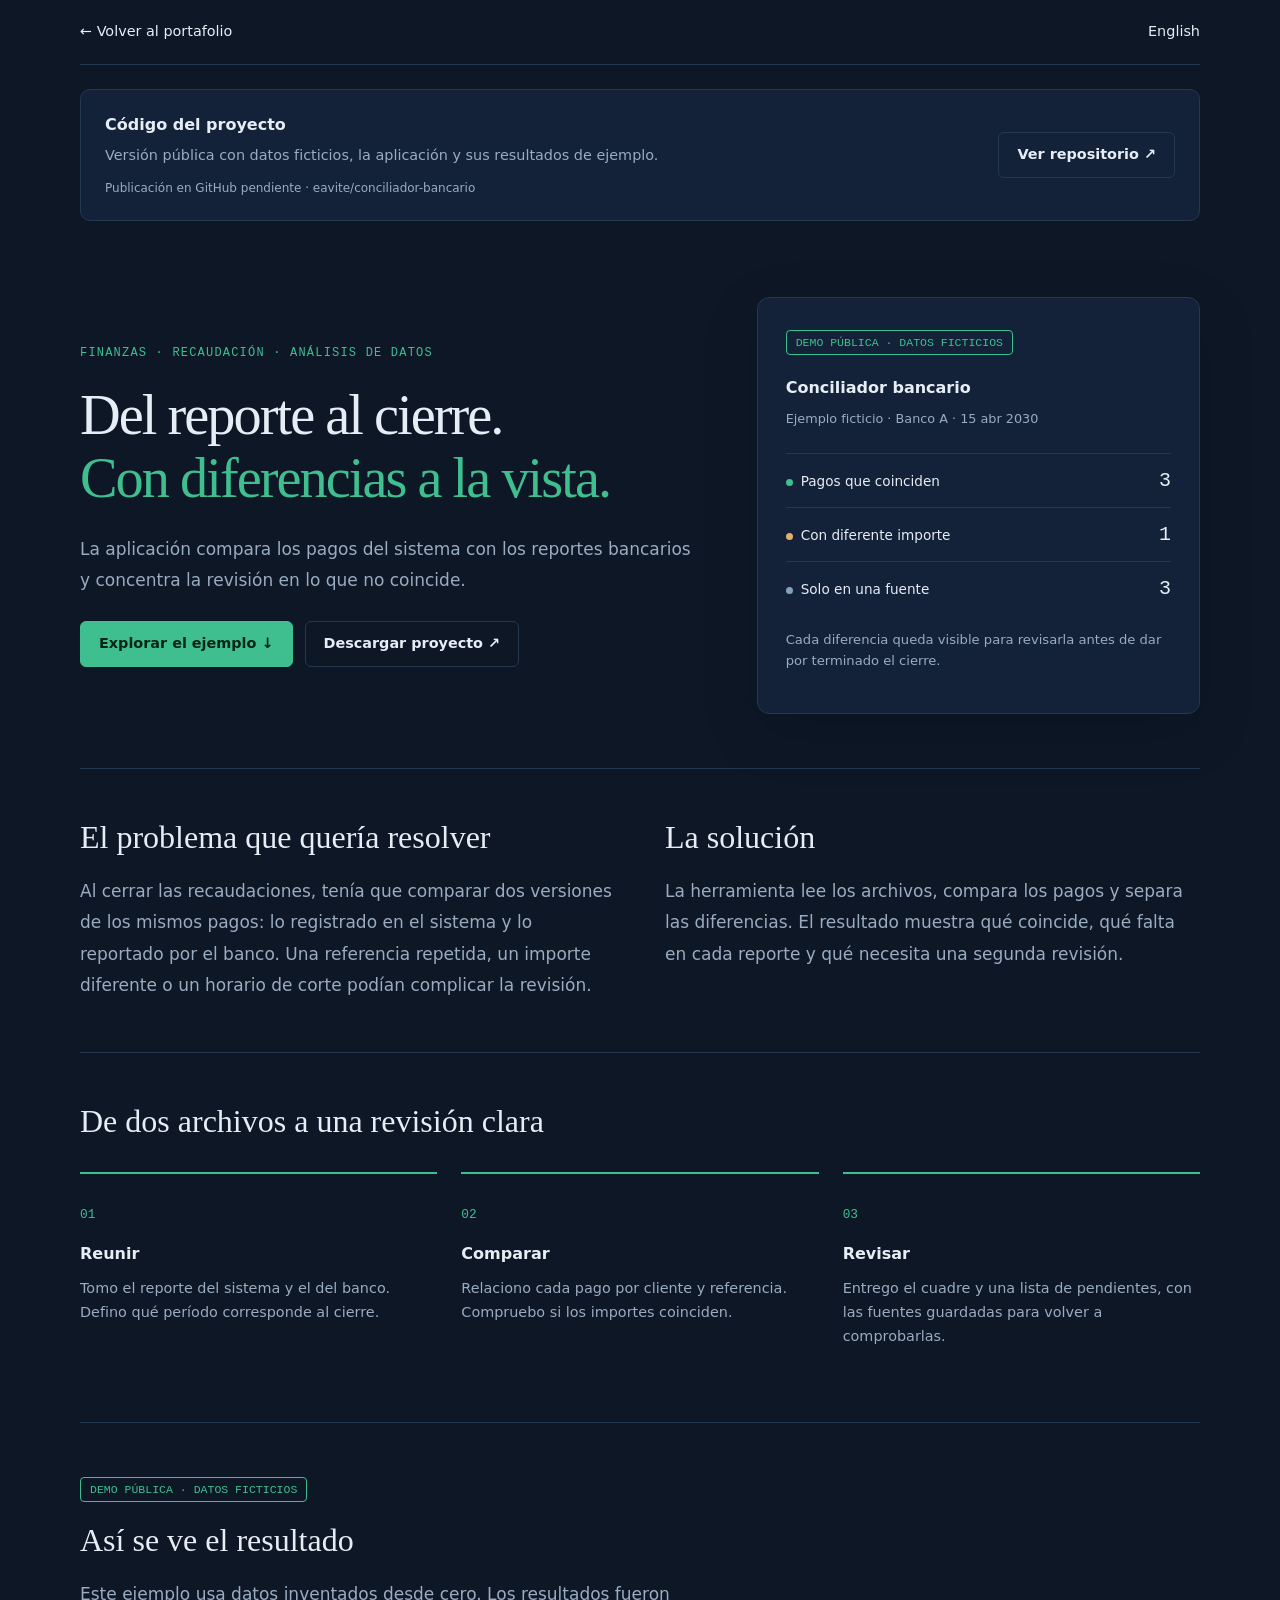
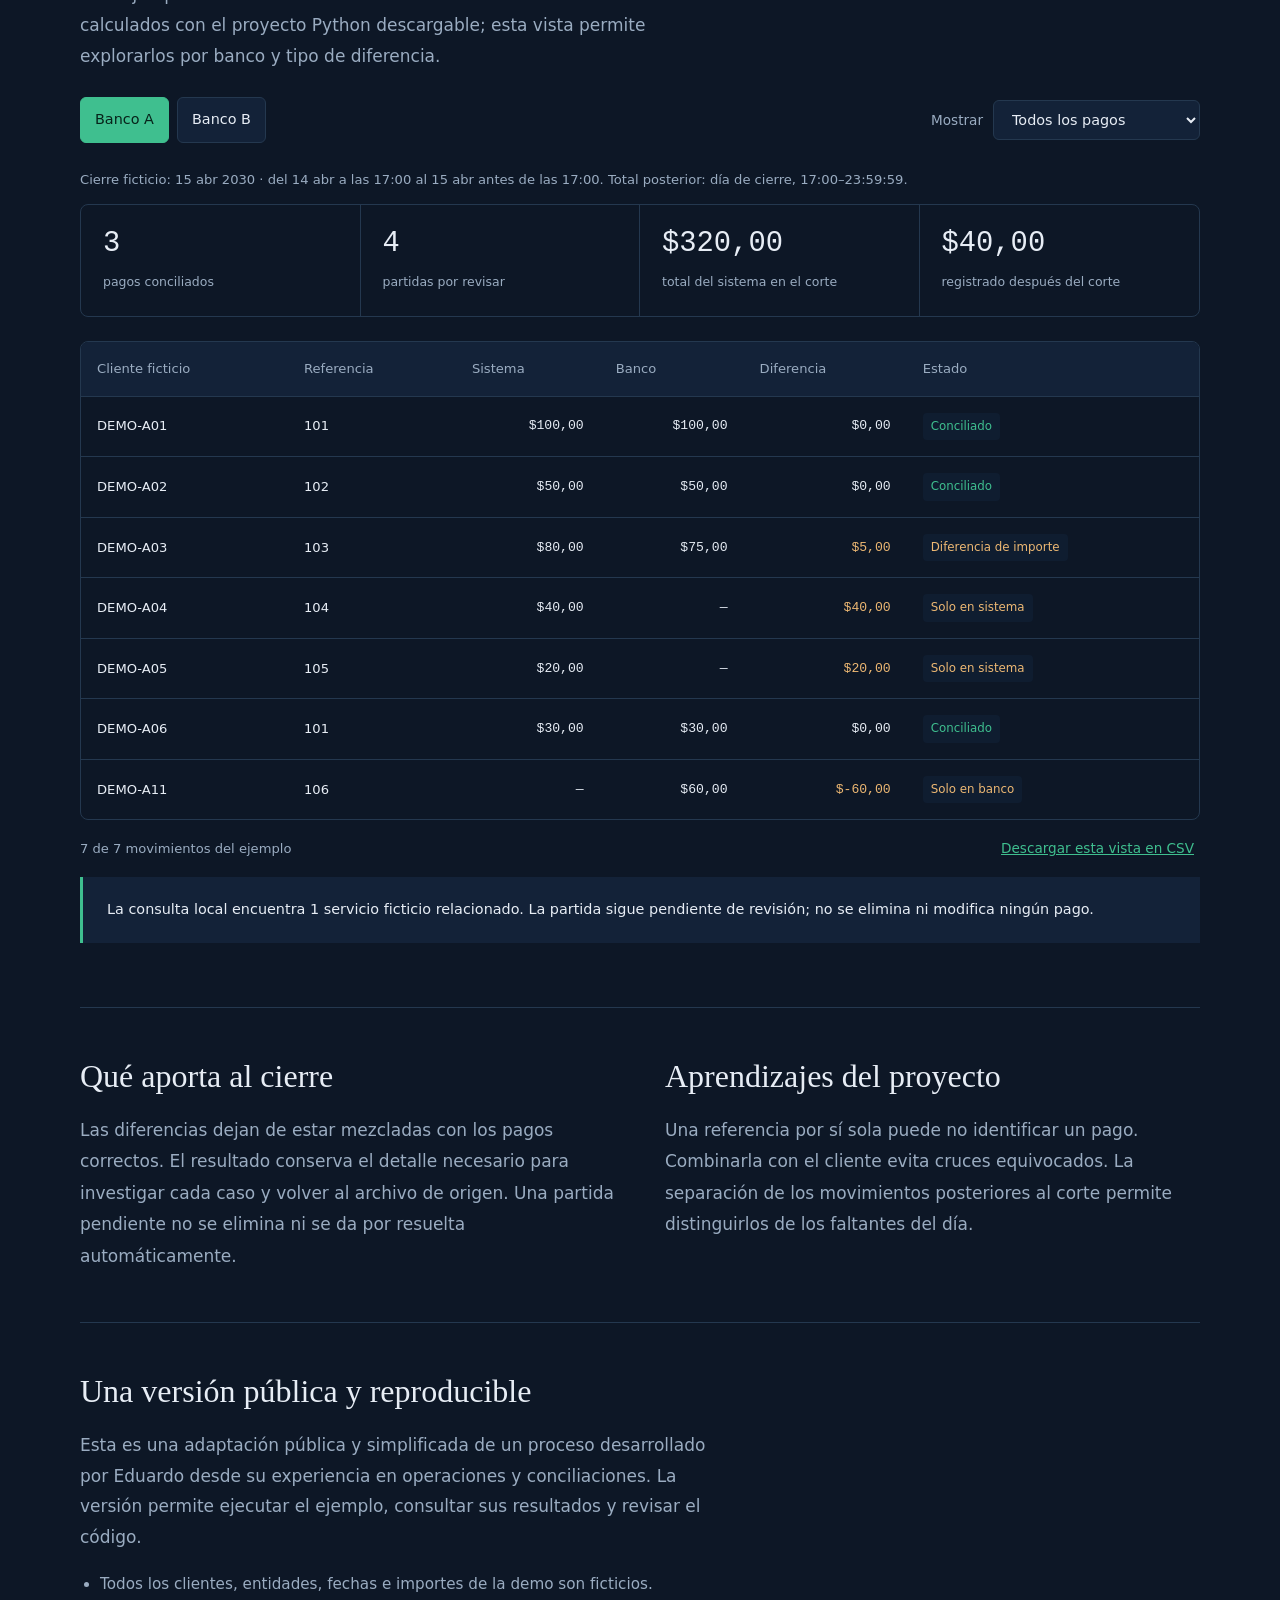
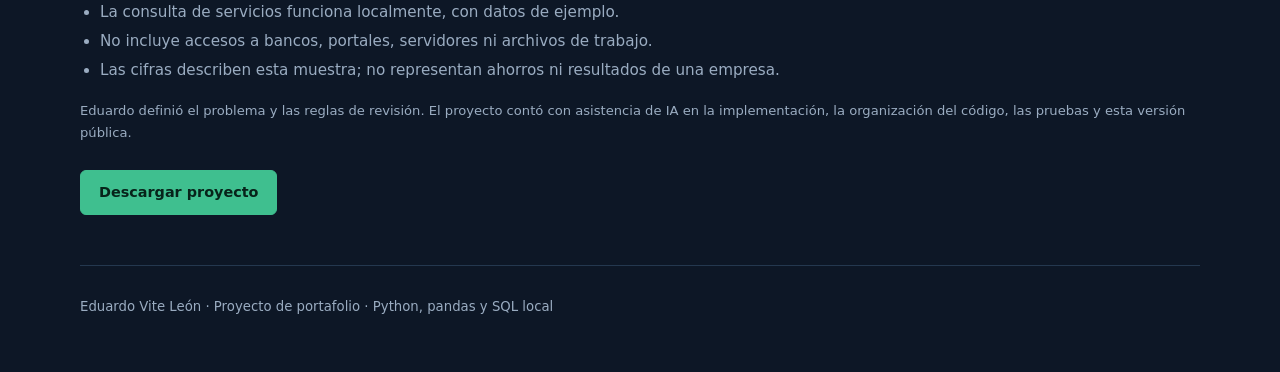
==== proyectos/conciliador-bancario/index.html @ 71f61e3e "actualizacion de web, aÑadido el primer portafolio + nueva ventana al mostrar proyecto" ====
<!doctype html>
<html lang="es" data-theme="dark">
<head><meta charset="utf-8"><meta name="viewport" content="width=device-width,initial-scale=1">
<title>Conciliación bancaria | Eduardo Vite León</title><meta name="description" content="La aplicación compara los pagos del sistema con los reportes bancarios y concentra la revisión en lo que no coincide.">
<link rel="stylesheet" href="../../css/style.css"><link rel="stylesheet" href="caso.css">
<script>try{const t=localStorage.getItem('theme');if(t==='light'||t==='dark')document.documentElement.dataset.theme=t;}catch(e){}</script>
<script src="datos-demo.js" defer></script><script src="caso.js" defer></script></head>
<body><a class="skip" href="#demo">Explorar el ejemplo</a>
<header class="case-wrap case-nav"><a href="../../index.html#proyectos">← Volver al portafolio</a><a href="index-en.html" lang="en">English</a></header>
<aside class="case-wrap github-card" aria-label="GitHub"><div><strong>Código del proyecto</strong><p>Versión pública con datos ficticios, la aplicación y sus resultados de ejemplo.</p><small>Publicación en GitHub pendiente · eavite/conciliador-bancario</small></div><a class="btn btn-ghost" href="https://github.com/eavite/conciliador-bancario" target="_blank" rel="noopener noreferrer">Ver repositorio ↗</a></aside>
<main class="case-wrap"><section class="case-hero" aria-labelledby="title">
<div><p class="eyebrow">Finanzas · Recaudación · Análisis de datos</p><h1 id="title">Del reporte al cierre.<br><em>Con diferencias a la vista.</em></h1><p class="lead">La aplicación compara los pagos del sistema con los reportes bancarios y concentra la revisión en lo que no coincide.</p>
<div class="case-actions"><a class="btn btn-primary" href="#demo">Explorar el ejemplo ↓</a><a class="btn btn-ghost" href="../../descargas/conciliador-bancario.zip" download>Descargar proyecto ↗</a></div></div>
<aside class="case-sheet"><span class="demo-label">DEMO PÚBLICA · DATOS FICTICIOS</span><h2 class="sheet-title">Conciliador bancario</h2><p class="sheet-subtitle">Ejemplo ficticio · Banco A · 15 abr 2030</p>
<div class="sheet-row"><span><i class="dot ok"></i>Pagos que coinciden</span><strong>3</strong></div>
<div class="sheet-row"><span><i class="dot warn"></i>Con diferente importe</span><strong>1</strong></div>
<div class="sheet-row"><span><i class="dot"></i>Solo en una fuente</span><strong>3</strong></div><p class="caption">Cada diferencia queda visible para revisarla antes de dar por terminado el cierre.</p></aside></section>
<section class="case-section story-grid"><div><h2>El problema que quería resolver</h2><p>Al cerrar las recaudaciones, tenía que comparar dos versiones de los mismos pagos: lo registrado en el sistema y lo reportado por el banco. Una referencia repetida, un importe diferente o un horario de corte podían complicar la revisión.</p></div><div><h2>La solución</h2><p>La herramienta lee los archivos, compara los pagos y separa las diferencias. El resultado muestra qué coincide, qué falta en cada reporte y qué necesita una segunda revisión.</p></div></section>
<section class="case-section"><h2>De dos archivos a una revisión clara</h2><div class="process-grid"><article><span class="step-no">01</span><h3>Reunir</h3><p>Tomo el reporte del sistema y el del banco. Defino qué período corresponde al cierre.</p></article><article><span class="step-no">02</span><h3>Comparar</h3><p>Relaciono cada pago por cliente y referencia. Compruebo si los importes coinciden.</p></article><article><span class="step-no">03</span><h3>Revisar</h3><p>Entrego el cuadre y una lista de pendientes, con las fuentes guardadas para volver a comprobarlas.</p></article></div></section>
<section class="case-section" id="demo" aria-labelledby="demo-title"><span class="demo-label">DEMO PÚBLICA · DATOS FICTICIOS</span><h2 id="demo-title">Así se ve el resultado</h2><p class="lead">Este ejemplo usa datos inventados desde cero. Los resultados fueron calculados con el proyecto Python descargable; esta vista permite explorarlos por banco y tipo de diferencia.</p>
<div class="demo-toolbar"><div class="bank-tabs" role="group" aria-label="Banco"><button data-bank="Banco A" aria-pressed="true">Banco A</button><button data-bank="Banco B" aria-pressed="false">Banco B</button></div>
<label class="filter-label" for="status-filter">Mostrar<select id="status-filter" class="filter-select"><option value="all">Todos los pagos</option><option value="review">Por revisar</option><option value="Conciliado">Conciliado</option><option value="Diferencia de importe">Diferencia de importe</option><option value="Solo en sistema">Solo en sistema</option><option value="Solo en banco">Solo en banco</option></select></label></div>
<p class="caption" id="cutoff"></p><div class="demo-metrics" aria-live="polite"><div><strong id="metric-matched">—</strong><span>pagos conciliados</span></div><div><strong id="metric-review">—</strong><span>partidas por revisar</span></div><div><strong id="metric-system">—</strong><span>total del sistema en el corte</span></div><div><strong id="metric-late">—</strong><span>registrado después del corte</span></div></div>
<div class="table-scroll" tabindex="0" role="region" aria-label="Así se ve el resultado"><table class="demo-table"><thead><tr><th scope="col">Cliente ficticio</th><th scope="col">Referencia</th><th scope="col">Sistema</th><th scope="col">Banco</th><th scope="col">Diferencia</th><th scope="col">Estado</th></tr></thead><tbody id="demo-rows"></tbody></table></div>
<div class="demo-bottom"><span class="caption" id="row-count" role="status"></span><button class="download-csv" id="download-csv">Descargar esta vista en CSV</button></div>
<p class="review-note" id="service-note"></p><noscript><p>La vista interactiva requiere JavaScript. <a href="../../descargas/conciliador-bancario.zip" download>Descargar proyecto</a></p></noscript></section>
<section class="case-section story-grid"><div><h2>Qué aporta al cierre</h2><p>Las diferencias dejan de estar mezcladas con los pagos correctos. El resultado conserva el detalle necesario para investigar cada caso y volver al archivo de origen. Una partida pendiente no se elimina ni se da por resuelta automáticamente.</p></div><div><h2>Aprendizajes del proyecto</h2><p>Una referencia por sí sola puede no identificar un pago. Combinarla con el cliente evita cruces equivocados. La separación de los movimientos posteriores al corte permite distinguirlos de los faltantes del día.</p></div></section>
<section class="case-section"><h2>Una versión pública y reproducible</h2><p class="lead">Esta es una adaptación pública y simplificada de un proceso desarrollado por Eduardo desde su experiencia en operaciones y conciliaciones. La versión permite ejecutar el ejemplo, consultar sus resultados y revisar el código.</p><ul class="scope-list"><li>Todos los clientes, entidades, fechas e importes de la demo son ficticios.</li><li>La consulta de servicios funciona localmente, con datos de ejemplo.</li><li>No incluye accesos a bancos, portales, servidores ni archivos de trabajo.</li><li>Las cifras describen esta muestra; no representan ahorros ni resultados de una empresa.</li></ul><p class="caption">Eduardo definió el problema y las reglas de revisión. El proyecto contó con asistencia de IA en la implementación, la organización del código, las pruebas y esta versión pública.</p><div class="case-actions"><a class="btn btn-primary" href="../../descargas/conciliador-bancario.zip" download>Descargar proyecto</a></div></section></main>
<footer class="case-wrap case-footer">Eduardo Vite León · Proyecto de portafolio · Python, pandas y SQL local</footer></body></html>
---- css/style.css ----
/* =====================================================================
   ESTILOS DEL PORTAFOLIO
   ---------------------------------------------------------------------
   Para cambiar colores o tipografías, edita solo las variables de las
   dos primeras secciones (tema oscuro y tema claro).
   ===================================================================== */

/* ---------- Tema oscuro (por defecto) ---------- */
:root {
  --bg: #0d1726;        /* fondo de la página */
  --panel: #132238;     /* fondo de la tabla de la portada */
  --line: #24384f;      /* líneas y bordes */
  --text: #e7edf5;      /* texto principal */
  --muted: #9aacc1;     /* texto secundario */
  --ok: #3fbf8f;        /* color principal: "cuadra" (botones, enlaces) */
  --ok-ink: #07231a;    /* texto sobre el color principal */
  --warn: #f0b34a;      /* color de "diferencia" */
  --accent: #5b9df0;    /* tercer color de la gráfica */
  --panel-2: #0f1d30;   /* franja dentro de los paneles (cabecera, resultado SQL) */

  --font-body: "IBM Plex Sans", system-ui, -apple-system, "Segoe UI", Roboto, sans-serif;
  --font-head: "IBM Plex Serif", Georgia, "Times New Roman", serif;
  --font-mono: "IBM Plex Mono", ui-monospace, "SF Mono", Consolas, monospace;

  --wrap: 1080px;       /* ancho máximo del contenido */
  color-scheme: dark;
}

/* ---------- Tema claro ---------- */
:root[data-theme="light"] {
  --bg: #f4f6f9;
  --panel: #ffffff;
  --line: #d8e0ea;
  --text: #132033;
  --muted: #52647a;
  --ok: #12805c;
  --ok-ink: #ffffff;
  --warn: #a15f00;
  --accent: #1c5fb0;
  --panel-2: #eef2f7;
  color-scheme: light;
}

/* ---------- Base ---------- */
*, *::before, *::after { box-sizing: border-box; }

html {
  scroll-behavior: smooth;
  scroll-padding-top: 72px;
  -webkit-text-size-adjust: 100%;
}

body {
  margin: 0;
  background: var(--bg);
  color: var(--text);
  font-family: var(--font-body);
  font-size: 1.0625rem;
  line-height: 1.65;
}

img { display: block; max-width: 100%; }
a { color: inherit; }

.wrap { width: min(100% - 40px, var(--wrap)); margin-inline: auto; }

:focus-visible { outline: 2px solid var(--ok); outline-offset: 3px; }

.skip {
  position: absolute; left: -999px; top: 8px;
  background: var(--ok); color: var(--ok-ink);
  padding: 8px 14px; border-radius: 6px; z-index: 30; text-decoration: none;
}
.skip:focus { left: 12px; }

.noscript { padding-block: 24px; color: var(--muted); }

/* ---------- Menú superior ---------- */
.site-nav {
  position: sticky; top: 0; z-index: 20;
  background: var(--bg);
  border-bottom: 1px solid var(--line);
}
.nav-inner {
  display: flex; align-items: center; gap: 24px;
  min-height: 60px;
}
.brand {
  font-family: var(--font-head); font-weight: 600; font-size: 1.05rem;
  text-decoration: none; white-space: nowrap; margin-right: auto;
}
.brand-short { display: none; }
.nav-links { display: flex; gap: 22px; list-style: none; margin: 0; padding: 0; }
.nav-links a {
  color: var(--muted); text-decoration: none; font-size: .95rem; padding: 6px 0;
  border-bottom: 1px solid transparent;
}
.nav-links a:hover { color: var(--text); border-bottom-color: var(--ok); }

.icon-btn {
  display: inline-grid; place-items: center;
  width: 36px; height: 36px; padding: 0;
  background: transparent; color: var(--text);
  border: 1px solid var(--line); border-radius: 6px; cursor: pointer;
}
.icon-btn:hover { border-color: var(--muted); }
:root[data-theme="dark"] .i-moon { display: none; }
:root[data-theme="light"] .i-sun { display: none; }

/* ---------- Botones y etiquetas ---------- */
.actions { display: flex; flex-wrap: wrap; gap: 12px; }

.btn {
  display: inline-flex; align-items: center;
  padding: 10px 18px; border-radius: 6px;
  font-weight: 600; font-size: .98rem; text-decoration: none;
  border: 1px solid var(--line);
}
.btn-primary { background: var(--ok); border-color: var(--ok); color: var(--ok-ink); }
.btn-primary:hover { filter: brightness(1.08); }
.btn-ghost { background: transparent; color: var(--text); }
.btn-ghost:hover { border-color: var(--muted); }

.tags { display: flex; flex-wrap: wrap; gap: 6px; list-style: none; margin: 0; padding: 0; }
.tags li {
  padding: 2px 9px; border: 1px solid var(--line); border-radius: 4px;
  color: var(--muted); font-size: .84rem; line-height: 1.6;
}

.text-btn {
  background: none; border: 0; padding: 4px 0; cursor: pointer;
  color: var(--muted); font: inherit; font-size: .88rem;
  text-decoration: underline; text-underline-offset: 3px;
}
.text-btn:hover { color: var(--text); }

/* ---------- Portada ---------- */
.hero { padding: 84px 0 80px; }
.hero-grid {
  display: grid; grid-template-columns: minmax(0, 1fr) minmax(0, 1.12fr);
  gap: 56px; align-items: center;
}
/* Sin esto, una columna de grid nunca se encoge más allá del contenido que tenga
   dentro (por ejemplo, una línea larga de la consulta SQL) y desborda la pantalla */
.hero-grid > * { min-width: 0; }
.hero-grid--single { grid-template-columns: 1fr; }
.hero-grid--single .hero-copy { max-width: 640px; }

.hero h1 {
  margin: 0 0 10px;
  font-family: var(--font-head); font-weight: 600;
  font-size: clamp(2.3rem, 5vw, 3.2rem); line-height: 1.1; letter-spacing: -.01em;
  text-wrap: balance;
}
.hero-role { margin: 0 0 22px; color: var(--muted); font-size: 1.05rem; }
.hero-tagline {
  margin: 0 0 26px; max-width: 36ch; text-wrap: balance;
  font-family: var(--font-head); font-weight: 500;
  font-size: clamp(1.2rem, 2.2vw, 1.5rem); line-height: 1.4;
}
.hero .tags { margin-bottom: 30px; }

/* ---------- Utilidad: oculto visualmente, disponible para lectores de pantalla ---------- */
.visually-hidden {
  position: absolute; width: 1px; height: 1px; margin: -1px; padding: 0;
  overflow: hidden; clip: rect(0 0 0 0); white-space: nowrap; border: 0;
}

/* ---------- Panel base (lo comparten la gráfica, la tabla y la consulta SQL) ---------- */
.panel {
  background: var(--panel); font-family: var(--font-mono); font-size: .8rem;
  display: flex; flex-direction: column; height: 100%;
}
.panel-head {
  display: flex; flex-wrap: wrap; justify-content: space-between; align-items: baseline; gap: 2px 12px;
  padding: 12px 16px; border-bottom: 1px solid var(--line);
  font-family: var(--font-body);
}
.panel-title { font-weight: 600; font-size: .92rem; }
.panel-note { color: var(--muted); font-size: .78rem; white-space: nowrap; }
.panel-body { padding: 4px 16px 6px; flex: 1 1 auto; }
.panel-foot { border-top: 1px solid var(--line); }

/* ---------- Carrusel de la portada ---------- */
.deck-wrap { width: 100%; max-width: 560px; justify-self: end; }
/* El relleno lateral reserva sitio a las flechas, para que nunca tapen el contenido */
.deck { position: relative; padding-inline: 40px; }
.deck-viewport {
  border: 1px solid var(--line); border-radius: 10px; overflow: hidden;
  background: var(--panel);
  transition: height .35s ease;   /* la tarjeta se ajusta a la altura de cada diapositiva */
}
.deck-track { display: flex; align-items: flex-start; will-change: transform; }
.deck-track.is-animating { transition: transform .5s cubic-bezier(.65, 0, .35, 1); }
.deck-slide { flex: 0 0 100%; min-width: 0; }
.deck-slide[hidden] { display: block; }   /* se ocultan por posición, no por "hidden" */

.deck-arrow {
  position: absolute; top: 50%; translate: 0 -50%;
  display: grid; place-items: center; width: 30px; height: 30px; padding: 0;
  background: var(--panel); color: var(--text); border: 1px solid var(--line); border-radius: 50%;
  cursor: pointer; box-shadow: 0 1px 4px rgba(0, 0, 0, .18);
}
.deck-arrow:hover { border-color: var(--muted); }
.deck-arrow:disabled { opacity: .35; cursor: default; }
.deck-prev { left: 0; }
.deck-next { right: 0; }

.deck-foot { margin-top: 10px; display: flex; justify-content: space-between; align-items: center; gap: 12px; }
.deck-dots { display: flex; gap: 7px; }
.deck-dot {
  width: 8px; height: 8px; padding: 0; border-radius: 50%;
  background: var(--line); border: 0; cursor: pointer;
}
.deck-dot[aria-current="true"] { background: var(--ok); }

/* ---------- Diapositiva: tabla de conciliación ---------- */
.lgrid {
  display: grid; grid-template-columns: 2.7rem 1fr 1fr 6.6rem;
  column-gap: 16px; align-items: center; padding-inline: 16px;
}
.ledger-cols {
  padding-block: 8px; border-bottom: 1px solid var(--line);
  color: var(--muted); font-family: var(--font-body); font-size: .75rem;
}
.lrow {
  padding-block: 10px; border-bottom: 1px dashed var(--line);
  opacity: 0; transition: opacity .35s;
}
.lrow:last-child { border-bottom: 0; }
.lrow.in { opacity: 1; }

.c-num { text-align: right; font-variant-numeric: tabular-nums; }
.c-num.is-fixed { color: var(--ok); }
.c-status {
  display: flex; align-items: center; gap: 6px;
  font-family: var(--font-body); font-size: .78rem; color: var(--muted);
  transition: color .25s;
}
.dot-state {
  flex: none; width: 8px; height: 8px; border-radius: 50%;
  background: var(--line); transition: background .25s;
}
.c-status[data-state="ok"] { color: var(--text); }
.c-status[data-state="ok"] .dot-state { background: var(--ok); }
.c-status[data-state="warn"] { color: var(--text); }
.c-status[data-state="warn"] .dot-state { background: var(--warn); }

.ltotal {
  display: flex; justify-content: space-between; align-items: baseline;
  padding: 12px 16px; font-weight: 500; font-family: var(--font-mono);
}
.ltotal > span:first-child { font-family: var(--font-body); }
.ltotal-value { font-variant-numeric: tabular-nums; color: var(--muted); transition: color .25s; }
.ltotal-value[data-state="warn"] { color: var(--warn); }
.ltotal-value[data-state="ok"] { color: var(--ok); }

/* ---------- Diapositiva: dashboard ---------- */
.dashboard-body { padding: 14px 16px 16px; }
.dashboard-period { color: var(--muted); font-size: .72rem; margin-bottom: 10px; }
.dashboard-kpis { display: grid; grid-template-columns: repeat(2, 1fr); gap: 8px; }
.dashboard-kpi { padding: 10px; border: 1px solid var(--line); border-radius: 6px; background: var(--panel-2); }
.dashboard-kpi-label { display: block; color: var(--muted); font-family: var(--font-body); font-size: .68rem; margin-bottom: 4px; }
.dashboard-kpi strong { display: block; font-family: var(--font-mono); font-size: 1rem; }
.dashboard-kpi small { color: var(--ok); font-family: var(--font-body); font-size: .68rem; }
.dash-chart-head { display: flex; justify-content: space-between; gap: 12px; margin: 18px 0 8px; color: var(--muted); font-family: var(--font-body); font-size: .7rem; }
.dash-chart { height: 105px; display: flex; align-items: flex-end; gap: 8px; padding: 8px 4px 0; border-top: 1px dashed var(--line); }
.dash-bar-wrap { flex: 1; height: 100%; display: flex; flex-direction: column; justify-content: flex-end; align-items: center; gap: 4px; }
.dash-bar { width: 100%; max-width: 28px; min-height: 8px; background: var(--ok); border-radius: 3px 3px 0 0; opacity: .82; }
.dash-bar-value { font-size: .58rem; color: var(--muted); }
.dash-bar-label { font-family: var(--font-body); font-size: .62rem; color: var(--muted); }

/* ---------- Diapositiva: automatización ---------- */
.automation-body { padding: 18px 16px 16px; }
/* 2 x 2: cada paso tiene el ancho suficiente para leerse sin partir las palabras */
.automation-flow { display: grid; grid-template-columns: 1fr 1fr; align-items: stretch; gap: 10px; }
.automation-step { min-width: 0; display: grid; grid-template-columns: auto 1fr; column-gap: 10px; align-items: start; padding: 12px; border: 1px solid var(--line); border-radius: 8px; background: var(--panel-2); }
.automation-index { display: inline-grid; place-items: center; width: 22px; height: 22px; margin: 1px 0 0; border: 1px solid var(--line); border-radius: 50%; font-size: .68rem; color: var(--muted); }
.automation-step strong { display: block; font-family: var(--font-body); font-size: .84rem; margin-bottom: 3px; }
.automation-step p { margin: 0; color: var(--muted); font-family: var(--font-body); font-size: .74rem; line-height: 1.4; overflow-wrap: break-word; hyphens: auto; }
.automation-arrow { display: none; }
.automation-impact { margin-top: 16px; padding-top: 12px; border-top: 1px solid var(--line); display: flex; flex-wrap: wrap; justify-content: space-between; align-items: center; gap: 6px 14px; }
.automation-impact-label { color: var(--muted); font-family: var(--font-body); font-size: .74rem; }
.automation-impact-values { display: flex; align-items: baseline; gap: 8px; font-family: var(--font-mono); white-space: nowrap; }
.automation-impact-values strong:last-child { color: var(--ok); }

/* ---------- Diapositiva: gráfica ---------- */
.chart-figure { margin: 6px 0 2px; }
.chart-svg { width: 100%; height: auto; display: block; overflow: visible; }
.chart-bar { transition: height .6s cubic-bezier(.2, .8, .2, 1), y .6s cubic-bezier(.2, .8, .2, 1); }
.chart-bar.is-last { filter: drop-shadow(0 0 0 transparent); }
.chart-axis-label {
  font-family: var(--font-body); font-size: 9.5px; fill: var(--muted);
}
.chart-axis-label.is-last { fill: var(--text); font-weight: 600; }
.chart-gridline { stroke: var(--line); stroke-width: 1; }
.chart-divider { stroke: var(--line); stroke-width: 1; stroke-dasharray: 2 3; }
.chart-flag {
  font-family: var(--font-body); font-size: 9px; fill: var(--muted); letter-spacing: .02em;
}

.chart-legend {
  display: flex; flex-wrap: wrap; gap: 12px 16px; padding: 2px 0 10px;
  font-family: var(--font-body); font-size: .78rem; color: var(--muted);
}
.chart-legend li { display: flex; align-items: center; gap: 6px; }
.chart-legend .swatch { width: 9px; height: 9px; border-radius: 2px; }

.chart-caption {
  margin: 0; padding: 10px 16px 0; color: var(--muted);
  font-family: var(--font-body); font-size: .78rem; line-height: 1.4;
}
.chart-stats { list-style: none; margin: 0; padding: 12px 16px; display: grid; gap: 8px; }
.chart-stat { display: flex; align-items: baseline; justify-content: space-between; gap: 10px; font-family: var(--font-body); font-size: .82rem; }
.chart-stat .cs-name { display: flex; align-items: center; gap: 7px; color: var(--text); }
.chart-stat .swatch { width: 8px; height: 8px; border-radius: 2px; flex: none; }
.chart-stat .cs-values { display: flex; align-items: baseline; gap: 8px; font-variant-numeric: tabular-nums; }
.chart-stat .cs-value { font-family: var(--font-mono); color: var(--text); }
.chart-stat .cs-delta { font-size: .76rem; }
.chart-stat .cs-delta.up { color: var(--ok); }
.chart-stat .cs-delta.down { color: var(--warn); }

/* ---------- Diapositiva: consulta SQL ---------- */
.sql-scroll { position: relative; margin: 6px 0 0; }
.sql-scroll::after {
  content: ""; position: absolute; top: 0; right: 0; bottom: 0; width: 22px;
  background: linear-gradient(to right, transparent, var(--panel)); pointer-events: none;
}
.sql-code {
  margin: 0; padding: 10px 22px 12px 0; white-space: pre; overflow-x: auto;
  font-family: var(--font-mono); font-size: .78rem; line-height: 1.65; color: var(--text);
  -webkit-overflow-scrolling: touch;
}
.sql-kw { color: var(--accent); }
.sql-cursor {
  display: inline-block; width: 6px; height: 1em; margin-left: 1px;
  background: var(--ok); vertical-align: text-bottom; animation: sql-blink 1s step-end infinite;
}
.sql-cursor.is-done { display: none; }

.sql-result { padding: 10px 16px 14px; background: var(--panel-2); }
.sql-result-head {
  display: flex; justify-content: space-between; align-items: baseline;
  font-family: var(--font-body); font-size: .76rem; color: var(--muted); margin-bottom: 8px;
}
.sql-table { width: 100%; border-collapse: collapse; font-size: .78rem; }
.sql-table th, .sql-table td { text-align: right; padding: 5px 8px; font-variant-numeric: tabular-nums; }
.sql-table th:first-child, .sql-table td:first-child { text-align: left; }
.sql-table th { color: var(--muted); font-family: var(--font-body); font-weight: 500; border-bottom: 1px solid var(--line); }
.sql-table td { border-bottom: 1px dashed var(--line); }
.sql-table tr:last-child td { border-bottom: 0; }
.sql-table td.is-diff { color: var(--warn); }
.sql-result[hidden] { display: none; }

@keyframes sql-blink { 50% { opacity: 0; } }

/* ---------- Secciones ---------- */
.section { padding: 88px 0; border-top: 1px solid var(--line); }
.section h2 {
  margin: 0 0 28px;
  font-family: var(--font-head); font-weight: 600;
  font-size: clamp(1.6rem, 3vw, 2.05rem); line-height: 1.2;
}
.section-intro { margin: -12px 0 32px; max-width: 62ch; color: var(--muted); }
.section-intro:empty { display: none; }

/* Sobre mí */
.section--about { padding-top: 72px; padding-bottom: 72px; }
.about-grid { display: grid; grid-template-columns: 1.5fr 1fr; gap: 48px; align-items: center; }
.about-grid > * { min-width: 0; }
.prose p { margin: 0 0 1.1em; max-width: 62ch; }
.prose p:last-child { margin-bottom: 0; }

.about-side .avatar {
  width: 132px; height: 132px; margin-bottom: 26px;
  border: 1px solid var(--line); border-radius: 8px; object-fit: cover;
}
.about-side .avatar-initials {
  display: grid; place-items: center;
  background: var(--panel); color: var(--muted);
  font-family: var(--font-head); font-weight: 600; font-size: 2.2rem;
}
.experience-card {
  margin: 0 0 28px; padding: 20px;
  border: 1px solid var(--line); border-radius: 8px;
  background: var(--panel);
}
.experience-eyebrow { margin: 0 0 8px; color: var(--muted); font-size: .72rem; font-weight: 600; letter-spacing: .08em; }
.experience-card h3 { margin: 0 0 3px; font-family: var(--font-head); font-size: 1.12rem; }
.experience-meta { margin: 0 0 14px; color: var(--muted); font-size: .9rem; }
.experience-card ul { margin: 0; padding-left: 18px; color: var(--muted); }
.experience-card li { margin: 0 0 8px; }
.experience-card li:last-child { margin-bottom: 0; }
.side-title { margin: 0 0 10px; color: var(--muted); font-size: .92rem; }
.side-title:empty { display: none; }

.skill-group { display: grid; gap: 3px; margin: 0 0 12px; }
.skill-group:last-child { margin-bottom: 0; }
.skill-group-title { font-size: .78rem; color: var(--text); font-weight: 600; }
.skill-group-items { color: var(--muted); font-size: .84rem; line-height: 1.45; }

/* Resultados */
.impact-grid { display: grid; grid-template-columns: repeat(3, 1fr); gap: 18px; }
.impact-metric { padding: 24px 20px; border: 1px solid var(--line); border-radius: 8px; background: var(--panel); }
.impact-metric strong { display: block; margin-bottom: 8px; font-family: var(--font-head); font-size: clamp(1.65rem, 4vw, 2.25rem); line-height: 1; }
.impact-metric span { color: var(--muted); font-size: .9rem; line-height: 1.45; }

/* Proyectos */
.project-list--grid { display: grid; grid-template-columns: 1fr 1fr; column-gap: 56px; }
.project-list--grid .project { padding: 26px 0; }
.project-list--grid .project:nth-child(-n+2) { border-top: 0; padding-top: 0; }
.project {
  display: grid; grid-template-columns: 260px 1fr; gap: 28px;
  padding: 28px 0; border-top: 1px solid var(--line);
}
.project:first-child { border-top: 0; padding-top: 0; }
.project--text { grid-template-columns: 1fr; }
.project-thumb {
  width: 100%; aspect-ratio: 16 / 10; object-fit: cover;
  border: 1px solid var(--line); border-radius: 8px; background: var(--panel);
}
.project h3 {
  margin: 0 0 6px;
  font-family: var(--font-head); font-weight: 600; font-size: 1.28rem; line-height: 1.3;
}
.project p { margin: 0 0 14px; max-width: 62ch; color: var(--muted); }
.project-summary { margin-bottom: 18px !important; color: var(--text) !important; }
.project-details { display: grid; gap: 12px; margin: 0 0 18px; }
.project-detail { padding-left: 12px; border-left: 2px solid var(--line); }
.project-detail strong { display: block; margin-bottom: 3px; font-size: .82rem; font-weight: 600; color: var(--text); }
.project-detail p { margin: 0; font-size: .9rem; }
.project .tags { margin-bottom: 16px; }

.link {
  font-weight: 500; color: var(--ok);
  text-decoration: underline; text-underline-offset: 3px;
}
.link:hover { filter: brightness(1.15); }
.projects-more { margin-top: 20px; }

/* Contacto */
.contact-grid { display: grid; grid-template-columns: 1fr 1fr; gap: 56px; align-items: start; }
.contact-grid > * { min-width: 0; }
.contact-grid--single { grid-template-columns: 1fr; }
.contact-grid--single .contact-highlights { display: none; }

.contact-list {
  display: grid; grid-template-columns: max-content 1fr;
  gap: 14px 36px; margin: 0;
}
.contact-list dt { display: flex; align-items: center; gap: 8px; color: var(--muted); }
.contact-list dt svg { flex: none; color: var(--muted); }
.contact-list dd { margin: 0; }
.contact-list a { text-underline-offset: 3px; }
.contact-list a:hover { color: var(--ok); }

.contact-highlights { display: grid; gap: 24px; align-content: start; }
.chl-title { margin: 0 0 10px; color: var(--muted); font-size: .92rem; }
.chl-group .tags li { font-size: .86rem; padding: 4px 11px; }

/* Pie */
.site-footer { padding: 36px 0 48px; border-top: 1px solid var(--line); color: var(--muted); font-size: .9rem; }
.site-footer p { margin: 0; }

/* ---------- Pantallas pequeñas ---------- */
@media (max-width: 900px) {
  .hero { padding: 56px 0 56px; }
  .hero-grid { grid-template-columns: 1fr; gap: 40px; }
  .deck-wrap { justify-self: stretch; max-width: none; }
  .section--about { padding-top: 56px; padding-bottom: 56px; }
  .about-grid { grid-template-columns: 1fr; gap: 36px; align-items: start; }
  .contact-grid { grid-template-columns: 1fr; gap: 36px; }
  .technology-grid { grid-template-columns: 1fr; }
  .impact-grid { grid-template-columns: 1fr; }
  .section { padding: 64px 0; }
  .project-list--grid { grid-template-columns: 1fr; }
  .project-list--grid .project:nth-child(2) { border-top: 1px solid var(--line); padding-top: 26px; }
}
@media (max-width: 640px) {
  .project { grid-template-columns: 1fr; gap: 16px; }
  .nav-inner { gap: 16px; }
  .nav-links { gap: 16px; }
  .brand-full { display: none; }
  .brand-short { display: inline; }
}
@media (max-width: 420px) {
  .panel { font-size: .74rem; }
  .lgrid { grid-template-columns: 2.4rem 1fr 1fr 6rem; column-gap: 8px; }
  .panel-head, .ltotal, .sql-result { padding-inline: 12px; }
  .deck { padding-inline: 32px; }
  .deck-arrow { width: 24px; height: 24px; }
  .deck-prev { left: 0; }
  .deck-next { right: 0; }
  .panel-head { flex-direction: column; align-items: flex-start; gap: 2px; }
  .sql-code { font-size: .7rem; }
  .automation-flow { grid-template-columns: 1fr; }
  .automation-impact { align-items: flex-start; flex-direction: column; }
  .contact-list { grid-template-columns: 1fr; gap: 2px 0; }
  .contact-list dd { margin-bottom: 12px; }
}

/* ---------- Respetar "reducir movimiento" ---------- */
@media (prefers-reduced-motion: reduce) {
  html { scroll-behavior: auto; }
  *, *::before, *::after { transition: none !important; animation: none !important; }
}

/* =====================================================================
   EXTRA: fondo ambiental + paleta de comandos (Ctrl/Cmd+K)
   Todo lo de aquí abajo es nuevo: no cambia nada de las reglas de arriba.
   ===================================================================== */

/* ---------- Fondo: red de nodos detrás de todo el sitio ---------- */
.bg-canvas {
  position: fixed; inset: 0; z-index: -1;
  width: 100%; height: 100%;
  pointer-events: none;
}

/* ---------- Botón que abre la paleta de comandos ---------- */
.cmdk-trigger {
  display: inline-flex; align-items: center; gap: 8px;
  height: 36px; padding: 0 12px;
  background: transparent; color: var(--muted);
  border: 1px solid var(--line); border-radius: 6px; cursor: pointer;
  font: inherit; font-size: .86rem;
}
.cmdk-trigger:hover { border-color: var(--muted); color: var(--text); }
.cmdk-trigger kbd {
  font-family: var(--font-mono); font-size: .72rem; color: var(--muted);
  border: 1px solid var(--line); border-radius: 4px; padding: 1px 5px; margin-left: 2px;
}
@media (max-width: 640px) {
  .cmdk-trigger span, .cmdk-trigger kbd { display: none; }
  .cmdk-trigger { width: 36px; padding: 0; justify-content: center; }
}

/* ---------- Paleta de comandos ---------- */
.cmdk-overlay {
  position: fixed; inset: 0; z-index: 40;
  display: flex; align-items: flex-start; justify-content: center;
  padding: 12vh 16px 0;
  background: rgba(3, 8, 16, .55);
}
:root[data-theme="light"] .cmdk-overlay { background: rgba(20, 28, 40, .35); }
.cmdk-overlay[hidden] { display: none; }

.cmdk-panel {
  width: 100%; max-width: 560px;
  background: var(--panel); border: 1px solid var(--line); border-radius: 10px;
  box-shadow: 0 20px 60px rgba(0, 0, 0, .35);
  overflow: hidden;
}
.cmdk-inputwrap {
  display: flex; align-items: center; gap: 10px;
  padding: 14px 16px; border-bottom: 1px solid var(--line);
  color: var(--muted);
}
.cmdk-input {
  flex: 1; min-width: 0; border: 0; background: none; outline: none;
  color: var(--text); font: inherit; font-size: 1rem;
}
.cmdk-input::placeholder { color: var(--muted); }
.cmdk-esc {
  font-family: var(--font-mono); font-size: .72rem; color: var(--muted);
  border: 1px solid var(--line); border-radius: 4px; padding: 2px 6px;
}
.cmdk-list { list-style: none; margin: 0; padding: 8px; max-height: 320px; overflow-y: auto; }
.cmdk-item {
  display: flex; align-items: center; gap: 10px;
  padding: 10px 12px; border-radius: 6px; cursor: pointer;
  color: var(--text); font-size: .94rem;
}
.cmdk-item .cmdk-icon { display: flex; color: var(--muted); flex: none; }
.cmdk-item[aria-selected="true"] { background: var(--panel-2); }
.cmdk-item[aria-selected="true"] .cmdk-icon { color: var(--ok); }
.cmdk-empty { margin: 0; padding: 24px 16px; text-align: center; color: var(--muted); font-size: .9rem; }

/* ---------- Respetar "reducir movimiento" también aquí ---------- */
@media (prefers-reduced-motion: reduce) {
  .cmdk-overlay, .cmdk-item { transition: none !important; }
}

/* ---------- Selector de idioma ---------- */
.language-switcher { display: inline-flex; align-items: center; }
.language-switcher select {
  height: 36px; padding: 0 28px 0 10px; border: 1px solid var(--line); border-radius: 6px;
  background: var(--bg); color: var(--text); font: 500 .78rem var(--font-mono); cursor: pointer;
}
.language-switcher select:hover { border-color: var(--muted); }

/* ---------- Certificaciones / estudios ---------- */
.certification-grid { display: grid; grid-template-columns: repeat(6, 1fr); gap: 18px; }
.certification-card { min-width: 0; grid-column: span 2; }
/* Con 5 tarjetas: 3 arriba y 2 centradas abajo */
.certification-card:nth-child(4):nth-last-child(2) { grid-column: 2 / span 2; }
.certification-card:nth-child(5):last-child { grid-column: 4 / span 2; }
.certification-preview {
  display: block; width: 100%; padding: 0; border: 1px solid var(--line); border-radius: 8px;
  background: var(--panel); overflow: hidden; cursor: pointer; text-align: left;
}
.certification-preview:hover { border-color: var(--muted); transform: translateY(-2px); }
.certification-preview img { width: 100%; aspect-ratio: 4 / 3; object-fit: cover; }
.certification-pdf-placeholder {
  display: grid; place-items: center; aspect-ratio: 4 / 3; background: var(--panel-2); color: var(--muted);
  font: 500 1rem var(--font-mono);
}
.certification-meta { padding: 12px 2px 0; }
.certification-meta h3 { margin: 0 0 3px; font-family: var(--font-head); font-size: 1rem; line-height: 1.3; }
.certification-meta span { color: var(--muted); font-size: .82rem; }

/* ---------- Visor de certificaciones ---------- */
body.modal-open { overflow: hidden; }
.cert-lightbox {
  position: fixed; inset: 0; z-index: 100; display: grid; place-items: center; padding: 24px;
}
.cert-lightbox[hidden] { display: none; }
.cert-lightbox-backdrop { position: absolute; inset: 0; background: rgba(5, 10, 18, .86); backdrop-filter: blur(4px); }
.cert-lightbox-panel {
  position: relative; z-index: 1; width: min(1180px, 100%); height: min(92vh, 900px);
  display: flex; flex-direction: column; background: var(--bg); border: 1px solid var(--line); border-radius: 10px; overflow: hidden;
}
.cert-lightbox-head {
  display: flex; align-items: center; justify-content: space-between; gap: 16px; padding: 12px 16px;
  border-bottom: 1px solid var(--line); background: var(--panel);
}
.cert-lightbox-head h2 { margin: 0; font-family: var(--font-head); font-size: 1.05rem; }
.cert-lightbox-close { font-size: 1.35rem; line-height: 1; }
.cert-lightbox-content { flex: 1; min-height: 0; display: grid; place-items: center; padding: 18px; overflow: auto; }
.cert-lightbox-image { max-width: 100%; max-height: 100%; width: auto; height: auto; object-fit: contain; }
.cert-lightbox-pdf { width: 100%; height: 100%; min-height: 70vh; border: 0; background: #fff; }

@media (max-width: 900px) {
  .certification-grid { grid-template-columns: repeat(2, 1fr); }
  .certification-card, .certification-card:nth-child(4):nth-last-child(2), .certification-card:nth-child(5):last-child { grid-column: auto; }
  .certification-card:last-child:nth-child(odd) { grid-column: 1 / -1; width: calc(50% - 9px); justify-self: center; }
  .nav-inner { gap: 12px; }
}

@media (max-width: 640px) {
  .certification-grid { grid-template-columns: 1fr 1fr; gap: 14px; }
  .language-switcher select { padding-inline: 8px; }
  .cert-lightbox { padding: 10px; }
  .cert-lightbox-panel { height: 94vh; }
  .cert-lightbox-content { padding: 10px; }
}

/* =====================================================================
   V7: tarjetas de proyectos, logos de tecnologías y animaciones de portada
   ===================================================================== */

/* ---------- Proyectos: lista a la izquierda, detalle a la derecha ----------
   Todo cabe en una sola pantalla: elegir un proyecto cambia el panel de al lado,
   sin desplegar nada encima de otras tarjetas y sin alargar la página. */
.pfolio { display: grid; grid-template-columns: minmax(250px, 330px) minmax(0, 1fr); gap: 20px; align-items: stretch; }
.ptabs { display: flex; flex-direction: column; gap: 8px; min-width: 0; }
.ptab {
  display: flex; align-items: center; gap: 12px; width: 100%; padding: 11px 14px; text-align: left;
  font: inherit; color: inherit; background: var(--panel); border: 1px solid var(--line); border-radius: 10px; cursor: pointer;
  transition: border-color .2s, background .2s, box-shadow .2s;
}
.ptab:hover { border-color: color-mix(in srgb, var(--ok) 45%, var(--line)); }
.ptab:focus-visible { outline: 2px solid var(--ok); outline-offset: 2px; }
.ptab.is-active { border-color: var(--ok); background: var(--panel-2); box-shadow: inset 3px 0 0 var(--ok); }
.ptab-icon {
  flex: none; display: grid; place-items: center; width: 36px; height: 36px; border-radius: 8px;
  background: var(--panel-2); color: var(--muted); transition: background .2s, color .2s;
}
.ptab.is-active .ptab-icon { background: var(--ok); color: var(--ok-ink); }
.ptab-text { min-width: 0; display: grid; gap: 2px; }
.ptab-text strong { font-size: .9rem; font-weight: 600; line-height: 1.3; }
.ptab-text small { color: var(--muted); font-size: .76rem; line-height: 1.3; }

.pdetail {
  min-width: 0; display: flex; flex-direction: column; gap: 20px; padding: 28px 30px;
  background: var(--panel); border: 1px solid var(--line); border-radius: 12px;
}
.pdetail:focus-visible { outline: 2px solid var(--ok); outline-offset: 2px; }
.pdetail.is-swap { animation: pd-in .35s cubic-bezier(.2,.8,.2,1); }
@keyframes pd-in { from { opacity: 0; transform: translateY(8px); } }
.pdetail-head { display: flex; align-items: center; gap: 14px; }
.pdetail-icon { flex: none; display: grid; place-items: center; width: 46px; height: 46px; border-radius: 10px; background: var(--ok); color: var(--ok-ink); }
.pdetail h3 { margin: 0; font-family: var(--font-head); font-weight: 600; font-size: 1.35rem; line-height: 1.25; }
.pdetail-desc { margin: 0; max-width: 62ch; color: var(--muted); font-size: 1rem; line-height: 1.6; }
.pdetail-shot { width: 100%; max-height: 220px; object-fit: cover; border: 1px solid var(--line); border-radius: 8px; }
.pdetail-media {
  display: grid; gap: 10px;
  padding: 14px; border: 1px solid var(--line); border-radius: 10px;
  background: var(--panel-2);
}
.pdetail-media-head { display: flex; flex-wrap: wrap; align-items: baseline; justify-content: space-between; gap: 8px 14px; }
.pdetail-media-head strong { font-size: .86rem; }
.pdetail-media-head span { color: var(--muted); font-size: .78rem; }
.pdetail-media-stage {
  min-height: 210px; display: grid; place-items: center;
  overflow: hidden; border: 1px solid var(--line); border-radius: 8px; background: var(--panel);
}
.pdetail-media-main { width: 100%; max-height: 360px; object-fit: contain; cursor: zoom-in; }
.pdetail-media-video { width: 100%; max-height: 360px; display: block; background: #000; border-radius: 6px; }
.pdetail-media-caption { margin: 0; color: var(--muted); font-size: .76rem; line-height: 1.4; }
.pdetail-media-type { display: inline-flex; align-items: center; gap: 5px; padding: 3px 7px; border: 1px solid var(--line); border-radius: 999px; color: var(--muted); font-size: .68rem; text-transform: uppercase; letter-spacing: .04em; }
.pdetail-media-thumbs { display: flex; gap: 8px; overflow-x: auto; }
.pdetail-media-thumb {
  flex: 0 0 74px; width: 74px; height: 52px; padding: 0; overflow: hidden;
  border: 1px solid var(--line); border-radius: 6px; background: var(--panel); cursor: pointer;
}
.pdetail-media-thumb:hover { border-color: var(--muted); }
.pdetail-media-thumb img { width: 100%; height: 100%; object-fit: cover; }
.pdetail-media-empty { display: grid; justify-items: center; gap: 5px; padding: 34px 20px; text-align: center; color: var(--muted); }
.pdetail-media-empty strong { color: var(--text); font-size: .9rem; }
.pdetail-media-empty span:last-child { max-width: 46ch; font-size: .78rem; line-height: 1.5; }
.pdetail-media-empty-icon { display: grid; place-items: center; width: 34px; height: 34px; border: 1px dashed var(--line); border-radius: 50%; font-size: 1.2rem; }

.project-lightbox { position: fixed; inset: 0; z-index: 50; }
.project-lightbox[hidden] { display: none; }
.project-lightbox-backdrop { position: absolute; inset: 0; background: rgba(0,0,0,.78); }
.project-lightbox-panel {
  position: relative; width: min(92vw, 1100px); max-height: 92vh; margin: 4vh auto;
  display: flex; flex-direction: column; overflow: hidden;
  background: var(--panel); border: 1px solid var(--line); border-radius: 12px;
}
.project-lightbox-head { display: flex; align-items: center; justify-content: space-between; gap: 16px; padding: 12px 16px; border-bottom: 1px solid var(--line); }
.project-lightbox-head h2 { margin: 0; font-family: var(--font-head); font-size: 1.1rem; }
.project-lightbox-content { min-height: 300px; display: grid; place-items: center; padding: 18px; overflow: auto; }
.project-lightbox-image { max-width: 100%; max-height: 78vh; width: auto; height: auto; object-fit: contain; }

.pdetail-grid { display: grid; grid-template-columns: 1fr 1fr; gap: 18px; }
.pdetail-block { padding-left: 14px; border-left: 2px solid var(--line); }
.pdetail-block strong { display: block; margin-bottom: 4px; font-size: .84rem; }
.pdetail-block p { margin: 0; color: var(--muted); font-size: .92rem; line-height: 1.55; }
.pdetail-result { padding: 12px 16px; border-left: 3px solid var(--ok); border-radius: 0 8px 8px 0; background: var(--panel-2); }
.pdetail-result strong { display: block; margin-bottom: 3px; color: var(--ok); font-size: .84rem; }
.pdetail-result p { margin: 0; font-size: .95rem; line-height: 1.55; }
.pdetail-foot { margin-top: auto; display: flex; flex-wrap: wrap; align-items: center; justify-content: space-between; gap: 14px; }

@media (max-width: 760px) {
  /* En pantallas angostas la lista pasa a ser una fila deslizable sobre el detalle */
  .pfolio { grid-template-columns: 1fr; gap: 14px; }
  .ptabs { flex-direction: row; overflow-x: auto; padding-bottom: 6px; scroll-snap-type: x proximity; scrollbar-width: thin; }
  .ptab { flex: none; width: auto; max-width: 250px; scroll-snap-align: start; }
  .ptab-text small { display: none; }
  .pdetail { padding: 20px; gap: 16px; }
  .pdetail h3 { font-size: 1.18rem; }
  .pdetail-grid { grid-template-columns: 1fr; gap: 14px; }
  .pdetail-media-stage { min-height: 170px; }
  .pdetail-media-main { max-height: 260px; }
}
@media (prefers-reduced-motion: reduce) {
  .pdetail.is-swap { animation: none; }
  .ptab, .ptab-icon { transition: none; }
}

/* ---------- Tecnologías ---------- */
.tech-grid { display: grid; grid-template-columns: repeat(auto-fill, minmax(96px, 1fr)); gap: 22px 16px; list-style: none; margin: 0; padding: 0; }
.tech-item { display: flex; flex-direction: column; align-items: center; gap: 10px; }
.tech-tile {
  display: grid; place-items: center; width: 72px; height: 72px; border-radius: 16px; background: #eef2f7;
  box-shadow: 0 1px 0 rgba(255,255,255,.4) inset, 0 6px 16px rgba(0,0,0,.18);
  transition: transform .3s cubic-bezier(.34,1.56,.64,1), box-shadow .3s;
}
.tech-item:hover .tech-tile { transform: translateY(-6px) scale(1.08); box-shadow: 0 14px 24px rgba(0,0,0,.28); }
.tech-name { color: var(--muted); font-size: .84rem; text-align: center; }
.tech-grid:not(.is-seen) .tech-item { opacity: 0; }
.tech-grid.is-seen .tech-item { animation: pc-in .5s cubic-bezier(.34,1.56,.64,1) backwards; animation-delay: calc(var(--i) * 70ms); }
/* logo pequeño dentro de las etiquetas de la portada */
.tags li.has-logo { display: inline-flex; align-items: center; gap: 7px; padding: 3px 10px 3px 8px; }
.tags li.has-logo svg { flex: none; padding: 1px; border-radius: 3px; background: #eef2f7; box-sizing: content-box; }

/* ---------- Portada: diapositiva 1 (contexto) ---------- */
.dashboard-kpi { opacity: 0; translate: 0 8px; transition: opacity .4s, translate .4s; }
.dashboard-kpi.in { opacity: 1; translate: 0 0; }
.dashboard-kpi.in strong { color: var(--ok); }
.dash-bar { transition: height .7s cubic-bezier(.2,.8,.2,1); }
.dash-bar-wrap:last-child .dash-bar { opacity: 1; }

/* ---------- Portada: diapositiva 4 (automatizar) ---------- */
.automation-step { opacity: .45; transition: opacity .4s, border-color .4s, transform .4s, background .4s; }
.automation-step.is-on { opacity: 1; border-color: var(--ok); }
.automation-step.is-on .automation-index { background: var(--ok); border-color: var(--ok); color: var(--ok-ink); font-size: 0; }
.automation-step.is-on .automation-index::after { content: "✓"; font-size: .7rem; font-weight: 700; }
.automation-arrow { opacity: .3; transition: opacity .4s, color .4s, translate .4s; }
.automation-arrow.is-on { opacity: 1; color: var(--ok); translate: 3px 0; }
.automation-impact { opacity: 0; translate: 0 8px; transition: opacity .5s, translate .5s; }
.automation-impact.is-on { opacity: 1; translate: 0 0; }
.auto-before { text-decoration: line-through; text-decoration-color: transparent; transition: text-decoration-color .4s .5s, color .4s .5s; }
.automation-impact.is-on .auto-before { text-decoration-color: var(--warn); color: var(--muted); }
.auto-after { display: inline-block; transform: scale(.9); transition: transform .5s cubic-bezier(.34,1.56,.64,1) .9s; }
.automation-impact.is-on .auto-after { transform: scale(1.12); }

/* ---------- Proyectos: columna interactiva ---------- */
.project-list--grid { display: block; }
.project-accordion { border-top: 1px solid var(--line); }
.project-row { border-bottom: 1px solid var(--line); }
.project-row-trigger {
  width: 100%; display: grid; grid-template-columns: 52px 40px minmax(0,1fr) 36px; align-items: center; gap: 14px;
  padding: 22px 0; border: 0; background: transparent; color: var(--text); text-align: left; cursor: pointer;
  transition: padding .25s ease, color .25s ease;
}
.project-row-trigger:hover { color: var(--ok); }
.project-row-number { font-family: var(--font-head); font-size: .82rem; color: var(--muted); }
.project-row-icon {
  display: grid; place-items: center; width: 36px; height: 36px; border: 1px solid var(--line);
  border-radius: 9px; background: var(--panel-2); color: var(--muted);
  transition: background .2s, color .2s, border-color .2s, transform .2s;
}
.project-row-icon svg { display: block; }
.project-row-trigger:hover .project-row-icon,
.project-row.is-open .project-row-icon { background: var(--ok); color: var(--ok-ink); border-color: var(--ok); }
.project-row.is-open .project-row-icon { transform: translateY(-1px); }
.project-row-main { display: grid; gap: 5px; min-width: 0; }
.project-row-main strong { font-family: var(--font-head); font-size: clamp(1.05rem, 2vw, 1.35rem); font-weight: 600; line-height: 1.25; }
.project-row-main small { color: var(--muted); font-size: .78rem; letter-spacing: .02em; }
.project-row-arrow { justify-self: end; font-size: 1.15rem; transition: transform .25s ease; }
.project-row.is-open .project-row-trigger { padding-bottom: 14px; }
.project-row.is-open .project-row-arrow { transform: rotate(90deg); color: var(--ok); }
.project-expanded { padding: 4px 0 30px 70px; animation: projectExpand .32s ease both; }
.project-expanded-summary { display: grid; grid-template-columns: repeat(2,minmax(0,1fr)); gap: 22px 38px; margin-top: 20px; }
.project-expanded-summary .pdetail-result { grid-column: 1 / -1; }
.project-expanded .pdetail-media { margin: 0; }
.project-expanded .pdetail-media-stage { min-height: 300px; }
@keyframes projectExpand { from { opacity: 0; transform: translateY(-7px); } to { opacity: 1; transform: translateY(0); } }
@media (max-width: 760px) {
  .project-row-trigger { grid-template-columns: 32px 38px minmax(0,1fr) 28px; gap: 10px; padding: 18px 0; }
  .project-expanded { padding-left: 0; }
  .project-expanded-summary { grid-template-columns: 1fr; gap: 16px; }
  .project-expanded-summary .pdetail-result { grid-column: auto; }
}

/* ---------- Corrección: proyectos en una sola columna ---------- */
/* La sección nueva de proyectos reemplaza el layout antiguo de dos columnas. */
#project-list.pfolio {
  display: block;
  width: 100%;
  min-width: 0;
}
#project-list.pfolio .project-accordion {
  width: 100%;
}
#project-list.pfolio .project-row {
  width: 100%;
}
#project-list.pfolio .project-expanded {
  width: 100%;
  box-sizing: border-box;
}

/* Evita que un proyecto abierto se vuelva excesivamente alto. */
#project-list.pfolio .pdetail-media-stage {
  min-height: 260px;
}
#project-list.pfolio .pdetail-media-main,
#project-list.pfolio .pdetail-media-video {
  max-height: 320px;
}

@media (max-width: 760px) {
  #project-list.pfolio .project-expanded {
    padding-left: 0;
  }
}

/* Vista completa del conciliador; el resto de proyectos conserva su tamaño. */
#project-list.pfolio .pdetail-media--wide .pdetail-media-stage { min-height: 0; display: block; }
#project-list.pfolio .pdetail-media--wide .pdetail-media-main { width: 100%; max-height: none; height: auto; display: block; }
.preview-animation { width: 100%; }
.preview-motion-control { display: block; margin: 8px 12px; padding: 5px 8px; border: 1px solid var(--line); border-radius: 4px; background: var(--panel); color: var(--muted); font: inherit; font-size: .76rem; cursor: pointer; }
.preview-motion-control:hover { color: var(--text); }
---- proyectos/conciliador-bancario/caso.css ----
.case-nav {display:flex;align-items:center;justify-content:space-between;gap:16px;padding-block:20px;border-bottom:1px solid var(--line)}
.case-nav a {text-decoration:none;font-size:.9rem}.case-nav a:hover {color:var(--ok)}
.case-wrap {width:min(1120px,calc(100% - 40px));margin:auto}
.case-hero {padding:76px 0 54px;display:grid;grid-template-columns:1.4fr 1fr;gap:56px;align-items:center}
.eyebrow {font-family:var(--font-mono);font-size:.75rem;letter-spacing:.1em;text-transform:uppercase;color:var(--ok);margin:0 0 20px}
.case-hero h1 {font-family:var(--font-head);font-size:clamp(2.2rem,4.4vw,3.6rem);font-weight:500;line-height:1.12;letter-spacing:-.035em;margin:0 0 24px}
.case-hero h1 em {font-style:normal;color:var(--ok)}
.lead {color:var(--muted);max-width:60ch;line-height:1.8}
.case-actions {display:flex;gap:12px;flex-wrap:wrap;margin-top:26px}
.case-actions .btn {font-size:.9rem}
.demo-label {display:inline-block;font:500 .72rem var(--font-mono);border:1px solid var(--ok);color:var(--ok);padding:5px 9px;border-radius:4px;margin-bottom:20px}
.case-sheet {border:1px solid var(--line);border-radius:12px;background:var(--panel);padding:28px;box-shadow:0 18px 60px #0002}
.sheet-title {font-size:1rem;margin:0 0 7px}.sheet-subtitle {font-size:.8rem;color:var(--muted);margin:0 0 24px}
.sheet-row {display:flex;align-items:center;justify-content:space-between;gap:10px;border-top:1px solid var(--line);padding:15px 0;font-size:.85rem}
.sheet-row strong {font:500 1.25rem var(--font-mono)}
.dot {display:inline-block;width:7px;height:7px;border-radius:50%;background:#83a0bf;margin-right:8px}.dot.ok{background:var(--ok)}.dot.warn{background:#e4af66}
.caption {color:var(--muted);font-size:.82rem;line-height:1.65}
.case-section {padding:50px 0;border-top:1px solid var(--line)}
.case-section h2 {font:500 clamp(1.6rem,3vw,2rem) var(--font-head);margin:0 0 20px}
.story-grid {display:grid;grid-template-columns:1fr 1fr;gap:50px}.story-grid p{color:var(--muted);margin:0;line-height:1.85}
.process-grid {display:grid;grid-template-columns:repeat(3,1fr);gap:24px;margin-top:32px}.process-grid article{padding:24px 0;border-top:2px solid var(--ok)}
.step-no{color:var(--ok);font:.8rem var(--font-mono)}.process-grid h3{font-size:1rem;margin:15px 0 10px}.process-grid p{color:var(--muted);font-size:.9rem;margin:0}
.demo-toolbar {display:flex;justify-content:space-between;gap:20px;align-items:center;flex-wrap:wrap;margin:26px 0}
.bank-tabs{display:flex;gap:8px}.bank-tabs button,.filter-select{background:var(--panel);color:var(--text);border:1px solid var(--line);border-radius:6px;padding:10px 14px;font:inherit;font-size:.9rem;cursor:pointer}
.bank-tabs button[aria-pressed=true]{background:var(--ok);color:var(--ok-ink);border-color:var(--ok)}
.filter-label{font-size:.85rem;color:var(--muted);display:flex;align-items:center;gap:10px}
.demo-metrics{display:grid;grid-template-columns:repeat(4,1fr);border:1px solid var(--line);border-radius:8px;overflow:hidden;margin-bottom:24px}
.demo-metrics div{padding:22px;border-right:1px solid var(--line)}.demo-metrics div:last-child{border:0}
.demo-metrics strong{display:block;font:500 1.8rem var(--font-mono);margin:0 0 6px}.demo-metrics span{color:var(--muted);font-size:.78rem}
.table-scroll{overflow:auto;border:1px solid var(--line);border-radius:8px}
.demo-table{border-collapse:collapse;width:100%;font-size:.82rem;white-space:nowrap}.demo-table th{text-align:left;font-weight:500;color:var(--muted);background:var(--panel)}.demo-table td,.demo-table th{padding:16px;border-bottom:1px solid var(--line)}.demo-table tr:last-child td{border-bottom:0}.demo-table .number{text-align:right;font-family:var(--font-mono)}
.status{display:inline-block;padding:4px 8px;border-radius:4px;background:var(--panel-2);font-size:.74rem}.status.match{color:var(--ok)}.status.review{color:#edb873}.difference{color:#edb873}
.demo-bottom {display:flex;justify-content:space-between;gap:16px;align-items:center;margin:16px 0}.download-csv{background:none;border:0;color:var(--ok);font:inherit;font-size:.85rem;text-decoration:underline;cursor:pointer}
.review-note{border-left:3px solid var(--ok);background:var(--panel);padding:20px 24px;font-size:.9rem;line-height:1.8}
.case-footer{border-top:1px solid var(--line);padding:30px 0 50px;color:var(--muted);font-size:.83rem}
.scope-list{padding-left:20px;color:var(--muted);font-size:.95rem;line-height:1.9}
@media(max-width:760px){.case-hero{grid-template-columns:1fr;gap:32px;padding-top:42px}.story-grid{grid-template-columns:1fr;gap:26px}.process-grid{grid-template-columns:1fr;gap:0}.demo-metrics{grid-template-columns:1fr 1fr}.demo-metrics div{padding:16px;border-bottom:1px solid var(--line)}.case-section{padding-block:36px}.case-nav{align-items:flex-start}.filter-label{flex-wrap:wrap}.demo-bottom{align-items:flex-start;flex-direction:column}}
@media(prefers-reduced-motion:reduce){html{scroll-behavior:auto}}

[data-theme="light"] .status.review,[data-theme="light"] .difference{color:#85500d}

.github-card { display: flex; justify-content: space-between; align-items: center; gap: 22px; margin-top: 24px; padding: 20px 24px; border: 1px solid var(--line); border-radius: 10px; background: var(--panel); }
.github-card strong { font-size: 1rem; }
.github-card p { margin: 6px 0 4px; font-size: .9rem; color: var(--muted); }
.github-card small { font-size: .75rem; color: var(--muted); }
.github-card .btn { white-space: nowrap; font-size: .9rem; }
@media(max-width:600px) { .github-card { align-items: flex-start; flex-direction: column; padding: 18px; } }
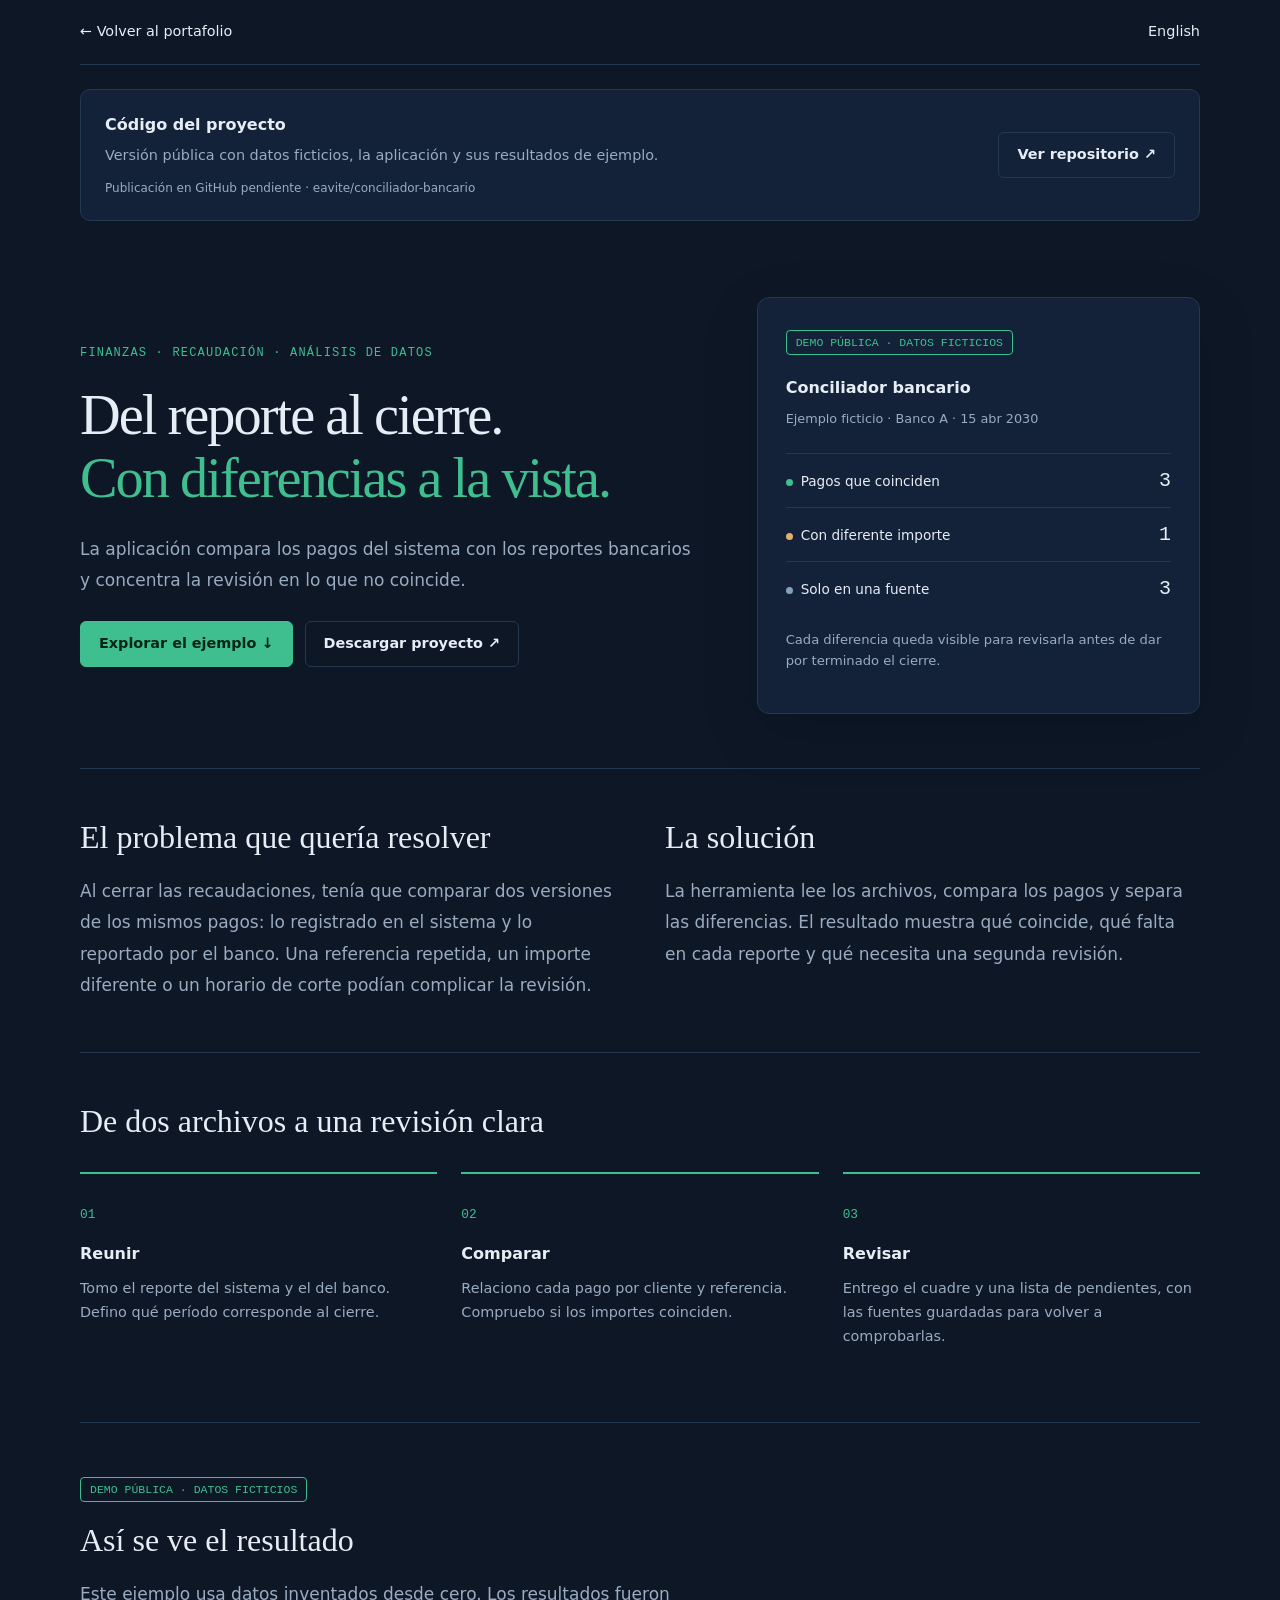
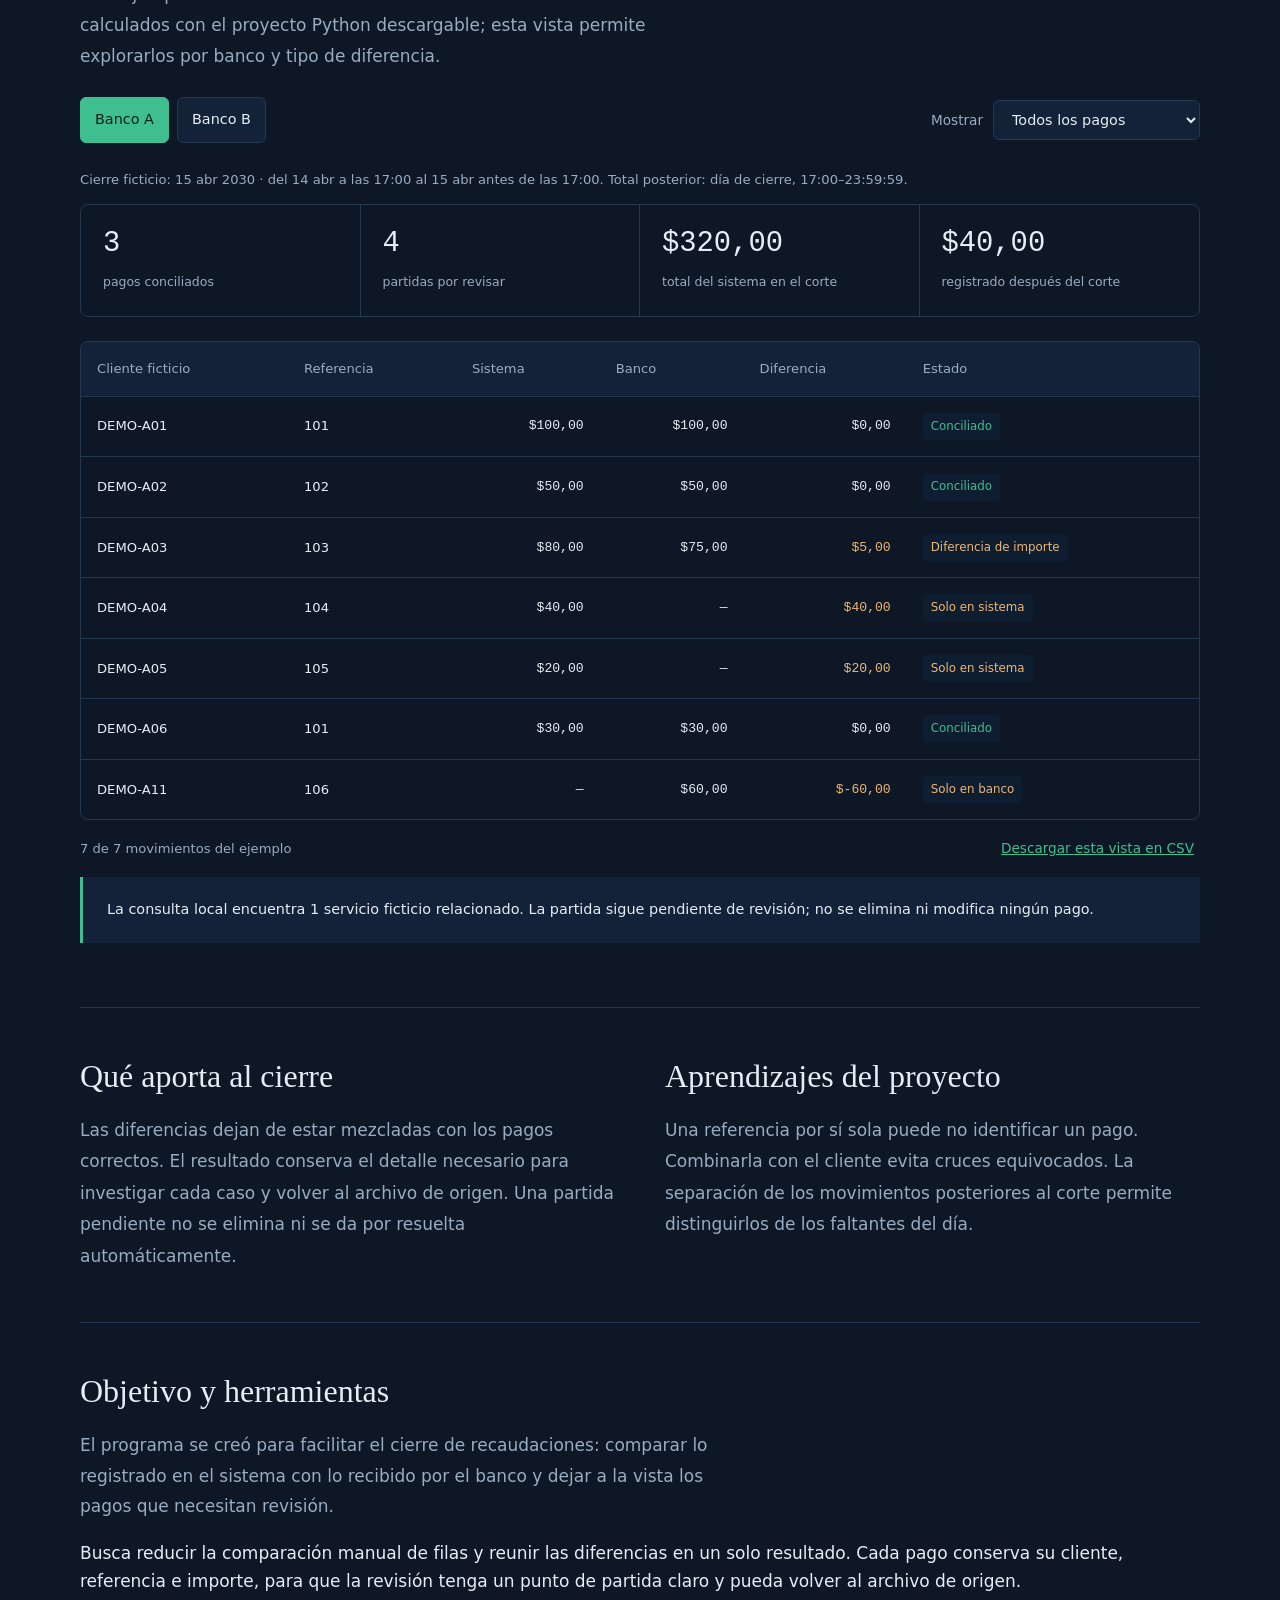
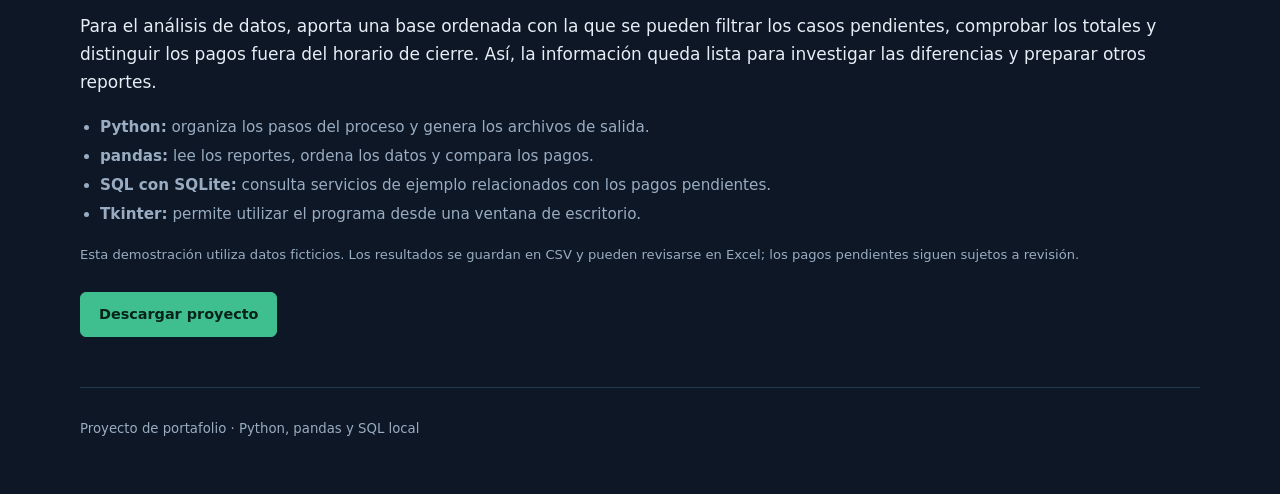
==== commit 873c4d1d: "eliminados proyectos antiguos, editados textos" ====
--- a/proyectos/conciliador-bancario/index.html
+++ b/proyectos/conciliador-bancario/index.html
@@ -25,5 +25,5 @@
 <div class="demo-bottom"><span class="caption" id="row-count" role="status"></span><button class="download-csv" id="download-csv">Descargar esta vista en CSV</button></div>
 <p class="review-note" id="service-note"></p><noscript><p>La vista interactiva requiere JavaScript. <a href="../../descargas/conciliador-bancario.zip" download>Descargar proyecto</a></p></noscript></section>
 <section class="case-section story-grid"><div><h2>Qué aporta al cierre</h2><p>Las diferencias dejan de estar mezcladas con los pagos correctos. El resultado conserva el detalle necesario para investigar cada caso y volver al archivo de origen. Una partida pendiente no se elimina ni se da por resuelta automáticamente.</p></div><div><h2>Aprendizajes del proyecto</h2><p>Una referencia por sí sola puede no identificar un pago. Combinarla con el cliente evita cruces equivocados. La separación de los movimientos posteriores al corte permite distinguirlos de los faltantes del día.</p></div></section>
-<section class="case-section"><h2>Una versión pública y reproducible</h2><p class="lead">Esta es una adaptación pública y simplificada de un proceso desarrollado por Eduardo desde su experiencia en operaciones y conciliaciones. La versión permite ejecutar el ejemplo, consultar sus resultados y revisar el código.</p><ul class="scope-list"><li>Todos los clientes, entidades, fechas e importes de la demo son ficticios.</li><li>La consulta de servicios funciona localmente, con datos de ejemplo.</li><li>No incluye accesos a bancos, portales, servidores ni archivos de trabajo.</li><li>Las cifras describen esta muestra; no representan ahorros ni resultados de una empresa.</li></ul><p class="caption">Eduardo definió el problema y las reglas de revisión. El proyecto contó con asistencia de IA en la implementación, la organización del código, las pruebas y esta versión pública.</p><div class="case-actions"><a class="btn btn-primary" href="../../descargas/conciliador-bancario.zip" download>Descargar proyecto</a></div></section></main>
-<footer class="case-wrap case-footer">Eduardo Vite León · Proyecto de portafolio · Python, pandas y SQL local</footer></body></html>+<section class="case-section"><h2>Objetivo y herramientas</h2><p class="lead">El programa se creó para facilitar el cierre de recaudaciones: comparar lo registrado en el sistema con lo recibido por el banco y dejar a la vista los pagos que necesitan revisión.</p><p>Busca reducir la comparación manual de filas y reunir las diferencias en un solo resultado. Cada pago conserva su cliente, referencia e importe, para que la revisión tenga un punto de partida claro y pueda volver al archivo de origen.</p><p>Para el análisis de datos, aporta una base ordenada con la que se pueden filtrar los casos pendientes, comprobar los totales y distinguir los pagos fuera del horario de cierre. Así, la información queda lista para investigar las diferencias y preparar otros reportes.</p><ul class="scope-list"><li><strong>Python:</strong> organiza los pasos del proceso y genera los archivos de salida.</li><li><strong>pandas:</strong> lee los reportes, ordena los datos y compara los pagos.</li><li><strong>SQL con SQLite:</strong> consulta servicios de ejemplo relacionados con los pagos pendientes.</li><li><strong>Tkinter:</strong> permite utilizar el programa desde una ventana de escritorio.</li></ul><p class="caption">Esta demostración utiliza datos ficticios. Los resultados se guardan en CSV y pueden revisarse en Excel; los pagos pendientes siguen sujetos a revisión.</p><div class="case-actions"><a class="btn btn-primary" href="../../descargas/conciliador-bancario.zip" download>Descargar proyecto</a></div></section></main>
+<footer class="case-wrap case-footer">Proyecto de portafolio · Python, pandas y SQL local</footer></body></html>
